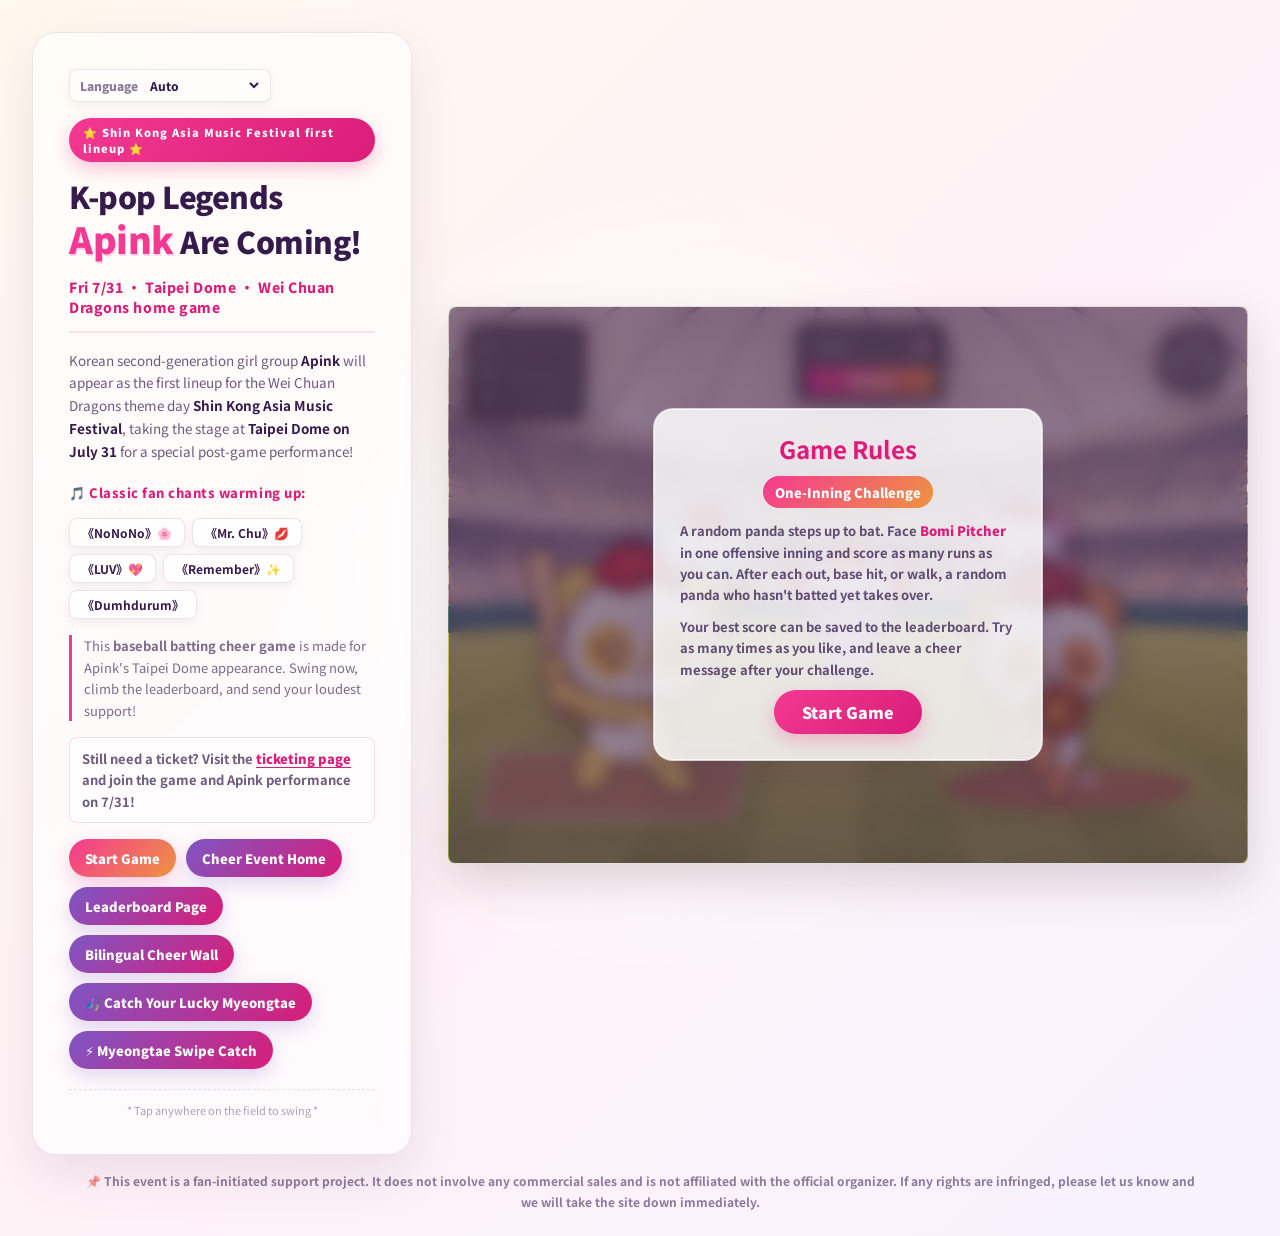
==== baseball.html @ 635378bd "Move baseball game to dedicated page" ====
<!doctype html>
<html lang="zh-Hant">
  <head>
    <meta charset="utf-8" />
    <meta name="viewport" content="width=device-width, initial-scale=1" />
    <title>Apink 台北大巨蛋棒球應援遊戲</title>
    <meta name="description" content="韓流傳奇女團 Apink 登陸臺北大巨蛋！7月31日新光亞洲音樂祭首發演出，參與趣味棒球打擊應援小遊戲，為你的偶像送上最熱烈的加油應援與祝福！" />
    <link rel="preconnect" href="https://fonts.googleapis.com">
    <link rel="preconnect" href="https://fonts.gstatic.com" crossorigin>
    <link href="https://fonts.googleapis.com/css2?family=Noto+Sans+TC:wght@400;700;900&family=Outfit:wght@400;700;900&display=swap" rel="stylesheet">
    <link rel="stylesheet" href="./styles.css?v=20260727-2" />
  </head>
  <body>
    <div class="app-container">

      <!-- Left Column: Campaign Hero / Promo Details -->
      <header class="promo-hero" aria-label="活動宣傳資訊">
        <div class="language-control">
          <label class="language-label" id="languageLabel" for="languageSelect">語言</label>
          <select class="language-select" id="languageSelect" aria-labelledby="languageLabel">
            <option value="auto">自動</option>
            <option value="zh">繁體中文</option>
            <option value="en">English</option>
            <option value="ja">日本語</option>
            <option value="ko">한국어</option>
          </select>
        </div>

        <div class="promo-badge">⭐️ 新光亞洲音樂祭首發卡司 ⭐️</div>
        <h1 class="promo-title">韓流傳奇女團<br><span class="highlight-pink">Apink</span> 確定登場！</h1>
        <div class="promo-date">7/31(五) 臺北大巨蛋 · 味全龍主場</div>

        <p class="promo-desc">
          韓國人氣二代女團 <strong>Apink</strong> 將擔任味全龍年度主題日<strong>「新光亞洲音樂祭」</strong>首發卡司，於 <strong>7月31日（五）</strong>登上臺北大巨蛋，帶來精彩的賽後演出！
        </p>

        <div class="promo-songs-title">🎵 現場經典神曲應援預熱中：</div>
        <ul class="promo-songs-list">
          <li>《NoNoNo》🌸</li>
          <li>《Mr. Chu》💋</li>
          <li>《LUV》💖</li>
          <li>《Remember》✨</li>
          <li>《Dumhdurum》</li>
        </ul>

        <p class="promo-callout">
          這是一場為 Apink 大巨蛋登場所設計的<strong>棒球打擊應援小遊戲</strong>！立即揮棒打擊、挑戰排行榜，為你的 Idol 送出熱烈應援吧！
        </p>

        <p class="promo-ticket">
          尚未購票的朋友，也可以透過<a href="https://tix.wdragons.com/UTK0201_?PRODUCT_ID=P16MXT0T&amp;STARTDATE=2026/07/31" target="_blank" rel="noopener noreferrer">售票網頁</a>購票，7/31 當日進場一起觀看精彩球賽與 Apink 表演！
        </p>

        <div class="promo-actions">
          <a class="promo-link-button promo-link-button--primary" id="promoStartGameButton" href="#game">開始遊戲</a>
          <a class="promo-link-button" id="homePageLink" href="./index.html">應援活動首頁</a>
          <a class="promo-link-button" id="leaderboardPageLink" href="./leaderboard.html">排行榜頁面</a>
          <a class="promo-link-button" id="supportPageLink" href="./support.html">中韓應援牆</a>
          <a class="promo-link-button" id="fishPageLink" href="./fish.html">🎣 釣出幸運明太魚</a>
          <a class="promo-link-button" id="fishSwipePageLink" href="./fish-swipe.html">⚡ 明太魚快手捕獲戰</a>
        </div>

        <div class="promo-footer">
          <span>* 點擊右側棒球場任意區域即可揮棒 *</span>
        </div>
      </header>

      <!-- Right Column: Interactive Game Arena -->
      <main class="game" id="game" aria-label="Apink baseball game">


      <section class="field" id="field" aria-label="play field">
        <div class="hud-row" id="hudRow">
          <!-- BSOP Scoreboard -->
          <div class="bsop" id="bsopBoard" aria-label="Strikes and Balls board">
            <div class="bsop__row">
              <span class="bsop__label">B</span>
              <div class="bsop__dots">
                <span class="bsop__dot bsop__dot--ball"></span>
                <span class="bsop__dot bsop__dot--ball"></span>
                <span class="bsop__dot bsop__dot--ball"></span>
                <span class="bsop__dot bsop__dot--ball"></span>
              </div>
            </div>
            <div class="bsop__row">
              <span class="bsop__label">S</span>
              <div class="bsop__dots">
                <span class="bsop__dot bsop__dot--strike"></span>
                <span class="bsop__dot bsop__dot--strike"></span>
                <span class="bsop__dot bsop__dot--strike"></span>
              </div>
            </div>
            <div class="bsop__row">
              <span class="bsop__label">O</span>
              <div class="bsop__dots">
                <span class="bsop__dot bsop__dot--out"></span>
                <span class="bsop__dot bsop__dot--out"></span>
                <span class="bsop__dot bsop__dot--out"></span>
              </div>
            </div>
          </div>

          <!-- Scorebar between BSOP and base status -->
          <div class="scorebar" id="scorebar" aria-live="polite">
            <div class="metric">
              <span class="metric__label" id="scoreLabel">得分</span>
              <strong id="score">0</strong>
            </div>
            <div class="status" id="status">準備</div>
          </div>

          <!-- Base Running Diagram -->
          <div class="bases" id="basesBoard" aria-label="Base runners status">
            <div class="base-diamond base-diamond--2nd" id="base2"></div>
            <div class="base-diamond base-diamond--3rd" id="base3"></div>
            <div class="base-diamond base-diamond--1st" id="base1"></div>
          </div>
        </div>

        <div class="dome-line dome-line--back"></div>
        <div class="dome-line dome-line--front"></div>
        <div class="base-line"></div>

        <div class="sprite sprite--cheerleader cheerleader-pos--left" data-component="cheerleader-najoo">
          <img id="cheerFrameNajoo" src="./assets/najoo_support_frames/najoo_support_01.webp" alt="Namjoo cheerleader" draggable="false" />
        </div>

        <div class="sprite sprite--cheerleader cheerleader-pos--middle" data-component="cheerleader">
          <img id="cheerFrame" src="./assets/enji_support_happy_frames/enji_support_happy_01.webp" alt="Eunji cheerleader" draggable="false" />
        </div>

        <div class="sprite sprite--cheerleader cheerleader-pos--right" data-component="cheerleader-hayoung">
          <img id="cheerFrameHayoung" src="./assets/hayoung_support_frames/hayoung_support_01.webp" alt="Hayoung cheerleader" draggable="false" />
        </div>

        <div class="sprite sprite--pitcher" data-component="pitcher">
          <div class="pitcher-mound" aria-hidden="true">
            <div class="pitcher-plate"></div>
          </div>
          <img id="pitcherFrame" src="./assets/bomi_throw_frames/bomi_throw_01.webp" alt="Bomi pitcher" draggable="false" />
        </div>

        <div class="sprite sprite--batter" data-component="batter">
          <div class="batter-box-area" aria-hidden="true">
            <div class="batter-box"></div>
            <div class="home-plate"></div>
          </div>
          <img id="batterFrame" src="./assets/chorong_swing_frames/chorong_swing_01.webp" alt="Chorong batter" draggable="false" />
        </div>

        <div class="strike-zone" id="strikeZone" aria-hidden="true"></div>
        <div class="ball" id="ball" data-component="ball" aria-hidden="true"></div>
        <div class="result-pop" id="resultPop" aria-hidden="true"></div>

        <!-- Start Overlay -->
        <div class="start-overlay is-visible" id="startOverlay" aria-live="polite">
          <div class="start-panel">
            <h2 id="startTitle">遊戲規格</h2>
            <div class="start-countdown" id="startCountdown">一局進攻挑戰</div>
            <p class="start-rule" id="startRule1">
              你是 <strong>Eunji 打者</strong>，要在一局進攻局數裡挑戰 <strong>Bomi 投手</strong>，盡可能拿下最高分。
            </p>
            <p class="start-rule" id="startRule2">
              最高分即可記錄在排行榜裡，不限挑戰次數；挑戰完也可以寫應援的話留給大家。
            </p>
            <button class="start-button" id="startButton" type="button">開始遊戲</button>
          </div>
        </div>

        <!-- Game Over Overlay -->
        <div class="game-over-overlay" id="gameOverOverlay" aria-hidden="true">
          <div class="game-over-box">
            <h2 id="gameOverTitle">遊戲結束</h2>
            <p><span id="finalScoreLabel">總得分:</span> <strong id="finalScore">0</strong></p>
            <button class="restart-button" id="restartButton" type="button">重新開始</button>

            <!-- Handle Input Group -->
            <div class="game-over-input-group">
              <input type="text" class="game-over-input" id="leaderboardHandle" placeholder="輸入 IG 或 Threads 帳號" maxlength="28" />
              <button class="submit-score-btn" id="submitScoreButton" type="button">結算成績</button>
            </div>
          </div>
        </div>

        <!-- Leaderboard Overlay -->
        <div class="leaderboard-overlay" id="leaderboardOverlay" aria-hidden="true">
          <div class="leaderboard-box">
            <h2 id="leaderboardTitle">台北大巨蛋 排行榜</h2>

            <div class="leaderboard-my-rank" id="leaderboardMyRank">
              <!-- User's rank generated by JS -->
            </div>

            <!-- Cheer message panel -->
            <div class="cheer-panel" id="cheerPanel">
              <div class="cheer-templates" id="cheerTemplates">
                <button type="button" class="cheer-template-chip">Apink 💖 台北大巨蛋衝呀！</button>
                <button type="button" class="cheer-template-chip">永遠支持 Apink！🐼🌸</button>
                <button type="button" class="cheer-template-chip">普美投球超帥，恩地全壘打！</button>
                <button type="button" class="cheer-template-chip">大巨蛋滿座！Apink 萬歲！</button>
              </div>
              <textarea id="cheerInput" placeholder="留下應援的話...（限200字，支援空白）" maxlength="200"></textarea>
              <button class="cheer-submit-btn" id="cheerSubmitBtn">送出應援</button>
              <p class="cheer-sent-message" id="cheerSentMessage" aria-hidden="true">💖 已收到你的應援，謝謝你！</p>
            </div>

            <button class="restart-button" id="leaderboardCloseButton">繼續挑戰</button>
          </div>
        </div>

        <div class="notice-toast" id="noticeToast" role="status" aria-live="polite" aria-hidden="true">
          <span id="noticeToastText"></span>
        </div>
      </section>

    </main>

    </div>

    <footer class="site-disclaimer" id="siteDisclaimer">
      📌 本活動為粉絲自發性應援，不進行任何商業販售，並與官方主辦單位無關，若有侵犯權益請告知會立即下架關閉。
    </footer>

  <script src="./app.js?v=20260727-1" defer></script>
  </body>
</html>
---- styles.css ----
:root {
  color-scheme: light;
  /* Game tokens (unchanged) */
  --ink: #351b4c;
  --muted: #7e56c4;
  --pink: #f33991;
  --pink-deep: #d91d78;
  --pink-light: #ff96cf;
  --violet: #7e56c4;
  --orange: #ee9440;
  --grass: #7fc875;
  --grass-dark: #3d9f6d;
  --clay: #d68858;
  --blue: #5bc8ff;
  --cream: #fff8f0;
  --sky: #f8fbff;
  --panel: rgba(255, 255, 255, 0.84);
  --shadow: 0 18px 44px rgba(76, 42, 52, 0.18);
}

* {
  box-sizing: border-box;
}

html {
  -webkit-text-size-adjust: 100%;
  min-height: 100%;
  overflow-x: hidden;
  background: var(--cream);
}

body {
  position: relative;
  margin: 0;
  min-height: 100%;
  overflow-x: hidden;
  overflow-y: auto;
  color: var(--ink);
  font-family: "Outfit", "Noto Sans TC", system-ui, -apple-system, sans-serif;
  background:
    radial-gradient(circle at 53% 47%, rgb(255 255 255 / 92%) 0 15%, transparent 42%),
    linear-gradient(135deg, #fff8ee 0%, #fff2f7 50%, #f7f2ff 100%);
}

body::before {
  position: fixed;
  inset: 0;
  z-index: -1;
  background-image: radial-gradient(rgb(100 61 130 / 14%) 0.7px, transparent 0.7px);
  background-size: 11px 11px;
  content: "";
  mask-image: linear-gradient(to bottom, black, transparent 84%);
}

button,
img {
  -webkit-tap-highlight-color: transparent;
}

.game {
  flex: 1;
  display: grid;
  grid-template-rows: 1fr auto;
  padding: 0;
  gap: clamp(8px, 2svh, 18px);
}

.hud-row {
  position: absolute;
  top: 16px;
  left: 16px;
  right: 16px;
  display: flex;
  justify-content: space-between;
  align-items: flex-start;
  z-index: 15;
  pointer-events: none;
}

.scorebar {
  width: auto;
  min-width: 150px;
  display: flex;
  flex-direction: column;
  align-items: stretch;
  gap: 6px;
  padding: 6px 10px;
  background: rgba(30, 20, 24, 0.65);
  backdrop-filter: blur(12px);
  -webkit-backdrop-filter: blur(12px);
  border: 1px solid rgba(255, 255, 255, 0.12);
  border-radius: 12px;
  box-shadow: 0 8px 32px 0 rgba(0, 0, 0, 0.3);
}

.metric {
  height: 30px;
  display: flex;
  align-items: center;
  justify-content: space-between;
  gap: 8px;
  padding: 0 8px;
  border-radius: 6px;
  background: rgba(255, 255, 255, 0.08);
  border: 1px solid rgba(255, 255, 255, 0.15);
}

.metric__label {
  color: rgba(255, 255, 255, 0.6);
  font-size: 12px;
  font-weight: 700;
}

.metric strong {
  min-width: 18px;
  text-align: right;
  font-size: 17px;
  line-height: 1;
  color: #fff;
  text-shadow: 0 0 10px var(--pink);
}

.status {
  width: 100%;
  flex-shrink: 0;
  height: 30px;
  display: flex;
  align-items: center;
  justify-content: center;
  padding: 0 10px;
  border-radius: 6px;
  color: #fff;
  font-weight: 900;
  font-size: 13px;
  letter-spacing: 0;
  background: linear-gradient(90deg, var(--pink), var(--orange));
  overflow: hidden;
  text-overflow: ellipsis;
  white-space: nowrap;
}

.field {
  position: relative;
  width: min(1180px, 100%);
  height: 100%;
  min-height: clamp(300px, 52svh, 430px);
  max-height: 620px;
  justify-self: center;
  align-self: center;
  overflow: hidden;
  border: 1px solid rgba(96, 124, 98, 0.18);
  border-radius: 8px;
  background: url("./bg.webp") no-repeat center center;
  background-size: cover;
  box-shadow: var(--shadow);
  user-select: none;
  touch-action: manipulation;
}

.dome-line {
  display: none;
  position: absolute;
  left: 7%;
  right: 7%;
  height: 42%;
  border: 2px solid rgba(93, 137, 162, 0.16);
  border-bottom: 0;
  border-radius: 999px 999px 0 0;
  pointer-events: none;
}

.dome-line--back {
  top: 10%;
}

.dome-line--front {
  top: 18%;
  left: 14%;
  right: 14%;
  opacity: 0.66;
}

.base-line {
  display: none;
  position: absolute;
  left: -6%;
  right: -6%;
  bottom: 13%;
  height: 18%;
  background:
    linear-gradient(8deg, transparent 47%, rgba(214, 136, 88, 0.62) 48% 52%, transparent 53%),
    linear-gradient(-8deg, transparent 47%, rgba(214, 136, 88, 0.62) 48% 52%, transparent 53%);
  opacity: 0.66;
  pointer-events: none;
}

.sprite {
  position: absolute;
  width: clamp(150px, 25vw, 284px);
  aspect-ratio: 307 / 420;
  display: grid;
  place-items: end center;
  filter: drop-shadow(0 18px 20px rgba(64, 34, 42, 0.14));
  pointer-events: none;
}

.sprite img {
  position: relative;
  z-index: 2;
  width: 100%;
  height: 100%;
  display: block;
  object-fit: contain;
  user-select: none;
}

.pitcher-mound {
  position: absolute;
  bottom: calc(-4% - 20px);
  left: 50%;
  transform: translate(-50%, 0) scaleY(0.35);
  width: 110%;
  height: 38%;
  background: radial-gradient(ellipse at 50% 50%, #c68858 0%, #b27343 72%, transparent 100%);
  border-radius: 50%;
  z-index: 1;
}

.pitcher-plate {
  position: absolute;
  top: 25%;
  left: 50%;
  transform: translate(-50%, -50%);
  width: 26%;
  height: 12%;
  background: #ffffff;
  border-radius: 1px;
  box-shadow: 0 1px 3px rgba(0, 0, 0, 0.2);
}

.batter-box-area {
  position: absolute;
  bottom: -4%;
  left: 45%;
  transform: translate(-50%, 0) skewX(-12deg);
  width: 105%;
  height: 21.33%;
  z-index: 1;
}

.batter-box {
  position: absolute;
  top: 0;
  left: 0;
  width: 100%;
  height: 100%;
  border: 2px solid rgba(255, 255, 255, 0.85);
  background: rgba(198, 136, 88, 0.8);
  border-radius: 3px;
  box-shadow: inset 0 0 8px rgba(0, 0, 0, 0.15);
}

.home-plate {
  position: absolute;
  top: calc(15% + 120px);
  left: 50%;
  transform: translateX(-50%);
  width: 20%;
  height: 70%;
  background: #ffffff;
  clip-path: polygon(0% 50%, 35% 0%, 100% 0%, 100% 100%, 35% 100%);
}

.sprite--cheerleader {
  bottom: 34%; /* Percentage-based for consistent ground positioning */
  width: clamp(90px, 16vw, 150px);
  aspect-ratio: 324 / 543;
  filter: drop-shadow(0 10px 14px rgba(64, 34, 42, 0.12));
  z-index: 2;
}

.cheerleader-pos--left {
  left: 50%;
  transform: translateX(calc(-150% - 12px));
}

.cheerleader-pos--middle {
  left: 50%;
  transform: translate(-50%, 20px);
}

.cheerleader-pos--right {
  left: 50%;
  transform: translateX(calc(50% + 12px));
}

.sprite--pitcher {
  right: clamp(12px, 5.2vw, 76px);
  bottom: calc(clamp(22px, 8vh, 68px) - 20px);
  z-index: 3;
}

.sprite--pitcher img {
  transform: scaleX(-1);
}

.sprite--batter {
  left: clamp(10px, 4.2vw, 58px);
  bottom: clamp(14px, 6.8vh, 56px);
  width: clamp(164px, 27vw, 306px);
  z-index: 3;
}

.sprite--batter img {
  transform: none;
}

@media (min-width: 721px) {
  .sprite--pitcher {
    width: clamp(120px, 20vw, 227px);
  }

  .sprite--batter {
    width: clamp(131px, 21.6vw, 245px);
  }
}

@media (min-width: 1025px) {
  .field {
    min-height: clamp(420px, 62svh, 560px);
    max-height: 680px;
  }
}

.ball {
  --ball-size: clamp(24px, 3.2vw, 40px);
  position: absolute;
  left: 0;
  top: 0;
  width: var(--ball-size);
  height: var(--ball-size);
  border: 2px solid #6e2c32;
  border-radius: 50%;
  background:
    radial-gradient(circle at 34% 30%, #fff 0 20%, #fff8ee 70%, #ead4bd 100%);
  box-shadow: 0 9px 16px rgba(80, 38, 44, 0.16);
  opacity: 0;
  transform: translate3d(-100px, -100px, 0) rotate(0deg);
  pointer-events: none;
  z-index: 4;
}

.ball::before,
.ball::after {
  content: "";
  position: absolute;
  top: 17%;
  bottom: 17%;
  width: 38%;
  border: 2px dashed #df6066;
  border-top: 0;
  border-bottom: 0;
}

.ball::before {
  left: 12%;
  border-right: 0;
  border-radius: 100% 0 0 100%;
}

.ball::after {
  right: 12%;
  border-left: 0;
  border-radius: 0 100% 100% 0;
}

.ball.is-visible {
  opacity: 1;
}

.strike-zone {
  position: absolute;
  border: 2px dashed rgba(255, 255, 255, 0.85);
  border-radius: 10px;
  background: rgba(255, 255, 255, 0.18);
  box-shadow:
    inset 0 0 14px rgba(255, 255, 255, 0.25),
    0 0 0 1px rgba(64, 34, 42, 0.22),
    0 4px 14px rgba(64, 34, 42, 0.16);
  opacity: 0;
  transition: opacity 180ms ease;
  pointer-events: none;
  z-index: 2;
}

.strike-zone.is-visible {
  opacity: 1;
}

.result-pop {
  position: absolute;
  left: clamp(180px, 22vw, 280px);
  top: 31%;
  min-width: 82px;
  height: 42px;
  display: grid;
  place-items: center;
  padding: 0 14px;
  border-radius: 8px;
  color: #fff;
  font-weight: 950;
  background: var(--pink);
  box-shadow: 0 10px 24px rgba(233, 93, 146, 0.3);
  opacity: 0;
  transform: translateY(10px) scale(0.92);
  transition: opacity 160ms ease, transform 160ms ease;
  pointer-events: none;
  z-index: 6;
}

.result-pop.is-visible {
  opacity: 1;
  transform: translateY(0) scale(1);
}

.start-overlay {
  position: absolute;
  inset: 0;
  z-index: 19;
  display: flex;
  align-items: center;
  justify-content: center;
  padding: 24px;
  background: rgb(53 27 76 / 55%);
  backdrop-filter: blur(8px);
  -webkit-backdrop-filter: blur(8px);
  opacity: 0;
  pointer-events: none;
  transition: opacity 0.24s ease;
}

.start-overlay.is-visible {
  opacity: 1;
  pointer-events: auto;
}

.start-panel {
  width: min(390px, 92%);
  padding: 22px 26px 26px;
  color: var(--ink);
  text-align: center;
  background: rgb(255 255 255 / 84%);
  border: 1px solid rgb(53 27 76 / 10%);
  border-radius: 20px;
  box-shadow:
    0 20px 48px rgb(64 35 81 / 16%),
    0 0 0 1px rgb(255 255 255 / 70%) inset;
  transform: scale(0.92);
  transition: transform 0.24s cubic-bezier(0.18, 0.89, 0.32, 1.28);
}

.start-overlay.is-visible .start-panel {
  transform: scale(1);
}

.start-panel h2 {
  margin: 0 0 8px;
  color: var(--pink-deep);
  font-size: 24px;
  text-shadow: 0.03em 0.04em 0 #ffd0e8;
}

.start-countdown {
  min-height: 32px;
  display: inline-grid;
  place-items: center;
  margin: 2px auto 12px;
  padding: 6px 12px;
  color: #fff;
  background: linear-gradient(135deg, var(--pink) 0%, var(--orange) 100%);
  border-radius: 999px;
  font-size: 13px;
  font-weight: 900;
  font-variant-numeric: tabular-nums;
  line-height: 1;
}

.start-rule {
  margin: 0 0 10px;
  color: rgb(53 27 76 / 76%);
  font-size: 13px;
  font-weight: 700;
  line-height: 1.65;
  text-align: left;
}

.start-rule strong {
  color: var(--pink-deep);
  font-weight: 900;
}

.start-button {
  min-width: 148px;
  min-height: 44px;
  border: 0;
  border-radius: 999px;
  padding: 10px 24px;
  color: #fff;
  background: linear-gradient(135deg, var(--pink) 0%, var(--pink-deep) 100%);
  box-shadow: 0 7px 18px rgb(236 45 137 / 28%);
  cursor: pointer;
  font: inherit;
  font-size: 16px;
  font-weight: 900;
  white-space: nowrap;
  transition: transform 0.2s ease, box-shadow 0.2s ease, opacity 0.2s ease;
}

.start-button:hover:not(:disabled) {
  transform: translateY(-2px);
  box-shadow: 0 10px 24px rgb(236 45 137 / 36%);
}

.start-button:disabled {
  cursor: default;
  opacity: 0.72;
}

.notice-toast {
  position: absolute;
  left: 50%;
  top: clamp(86px, 14%, 120px);
  z-index: 40;
  max-width: min(360px, calc(100% - 32px));
  padding: 10px 16px;
  color: #fff;
  background: rgb(53 27 76 / 88%);
  border: 1px solid rgb(255 255 255 / 16%);
  border-radius: 999px;
  box-shadow: 0 14px 30px rgb(53 27 76 / 24%);
  font-size: 14px;
  font-weight: 900;
  line-height: 1.35;
  text-align: center;
  opacity: 0;
  pointer-events: none;
  transform: translate(-50%, -8px) scale(0.96);
  transition: opacity 0.18s ease, transform 0.18s ease;
}

.notice-toast.is-visible {
  opacity: 1;
  transform: translate(-50%, 0) scale(1);
}

.notice-toast--success {
  background: rgb(16 126 89 / 92%);
}

.notice-toast--error {
  background: rgb(217 29 120 / 92%);
}



/* BSOP Scoreboard */
.bsop {
  flex-shrink: 0;
  display: flex;
  flex-direction: column;
  gap: 8px;
  background: rgba(30, 20, 24, 0.65);
  backdrop-filter: blur(12px);
  -webkit-backdrop-filter: blur(12px);
  border: 1px solid rgba(255, 255, 255, 0.12);
  border-radius: 12px;
  padding: 10px 14px;
  box-shadow: 0 8px 32px 0 rgba(0, 0, 0, 0.3);
}

.bsop__row {
  display: flex;
  align-items: center;
  gap: 12px;
}

.bsop__label {
  font-family: inherit;
  font-size: 14px;
  font-weight: 800;
  color: rgba(255, 255, 255, 0.6);
  width: 14px;
  text-align: center;
}

.bsop__dots {
  display: flex;
  gap: 6px;
}

.bsop__dot {
  width: 12px;
  height: 12px;
  border-radius: 50%;
  background: rgba(255, 255, 255, 0.15);
  box-shadow: inset 0 1px 3px rgba(0,0,0,0.5), 0 1px 0 rgba(255,255,255,0.05);
  transition: all 0.2s cubic-bezier(0.18, 0.89, 0.32, 1.28);
}

.bsop__dot--ball.active {
  background: #10b981;
  box-shadow: 0 0 8px #10b981, inset 0 1px 2px rgba(255, 255, 255, 0.6);
}

.bsop__dot--strike.active {
  background: #f59e0b;
  box-shadow: 0 0 8px #f59e0b, inset 0 1px 2px rgba(255, 255, 255, 0.6);
}

.bsop__dot--out.active {
  background: #ef4444;
  box-shadow: 0 0 8px #ef4444, inset 0 1px 2px rgba(255, 255, 255, 0.6);
}

/* Game Over Overlay */
.game-over-overlay {
  position: absolute;
  inset: 0;
  background: rgb(53 27 76 / 55%);
  backdrop-filter: blur(8px);
  -webkit-backdrop-filter: blur(8px);
  display: flex;
  justify-content: center;
  align-items: center;
  opacity: 0;
  pointer-events: none;
  transition: opacity 0.3s ease;
  z-index: 20;
}

.game-over-overlay.is-visible {
  opacity: 1;
  pointer-events: auto;
}

.game-over-box {
  background: rgb(255 255 255 / 82%);
  border: 1px solid rgb(53 27 76 / 10%);
  border-radius: 24px;
  padding: 24px 32px;
  text-align: center;
  box-shadow:
    0 20px 48px rgb(64 35 81 / 16%),
    0 0 0 1px rgb(255 255 255 / 70%) inset;
  color: var(--ink);
  transform: scale(0.9);
  transition: transform 0.3s cubic-bezier(0.175, 0.885, 0.32, 1.275);
}

.game-over-overlay.is-visible .game-over-box {
  transform: scale(1);
}

.game-over-box h2 {
  font-size: 24px;
  margin-bottom: 12px;
  color: var(--pink-deep);
  text-shadow: 0.03em 0.04em 0 #ffd0e8;
}

.game-over-box p {
  font-size: 16px;
  margin-bottom: 8px;
  color: rgb(53 27 76 / 65%);
}

.game-over-box strong {
  color: var(--ink);
  font-size: 20px;
}

.restart-button {
  margin-top: 16px;
  background: linear-gradient(135deg, var(--pink) 0%, var(--pink-deep) 100%);
  border: none;
  color: white;
  padding: 10px 24px;
  font-size: 16px;
  font-weight: bold;
  border-radius: 999px;
  cursor: pointer;
  box-shadow: 0 7px 18px rgb(236 45 137 / 28%);
  transition: all 0.2s ease;
}

.restart-button:hover {
  transform: translateY(-2px);
  box-shadow: 0 10px 24px rgb(236 45 137 / 36%);
}

/* Base Running Board */
.bases {
  position: relative;
  flex-shrink: 0;
  width: 76px;
  height: 76px;
  display: flex;
  justify-content: center;
  align-items: center;
  background: rgba(30, 20, 24, 0.55);
  backdrop-filter: blur(12px);
  -webkit-backdrop-filter: blur(12px);
  border: 1px solid rgba(255, 255, 255, 0.12);
  border-radius: 50%;
  box-shadow: 0 8px 32px 0 rgba(0, 0, 0, 0.3);
}

.base-diamond {
  position: absolute;
  width: 15px;
  height: 15px;
  border: 2px solid rgba(255, 255, 255, 0.35);
  background: rgba(255, 255, 255, 0.05);
  transform: rotate(45deg);
  transition: all 0.3s ease;
}

.base-diamond--2nd {
  top: 12px;
}

.base-diamond--3rd {
  left: 12px;
}

.base-diamond--1st {
  right: 12px;
}

.base-diamond.occupied {
  background: #f59e0b;
  border-color: #f59e0b;
  box-shadow: 0 0 10px #f59e0b, inset 0 1px 2px rgba(255, 255, 255, 0.6);
}

@media (max-width: 720px) {
  .hud-row {
    top: 10px;
    left: 10px;
    right: 10px;
  }

  .bases {
    width: 60px;
    height: 60px;
  }
  .base-diamond {
    width: 12px;
    height: 12px;
    border-width: 1.5px;
  }
  .base-diamond--2nd {
    top: 9px;
  }
  .base-diamond--3rd {
    left: 9px;
  }
  .base-diamond--1st {
    right: 9px;
  }
  .bsop {
    padding: 8px 10px;
    gap: 6px;
  }
  .bsop__dot {
    width: 9px;
    height: 9px;
  }
  .bsop__label {
    font-size: 11px;
    width: 10px;
  }
  .game {
    grid-template-rows: 1fr auto;
    padding-inline: 10px;
    gap: 8px;
  }

  .scorebar {
    min-width: 108px;
    gap: 4px;
    padding: 4px 6px;
    border-radius: 8px;
  }

  .metric {
    height: 26px;
    gap: 3px;
    padding: 0 5px;
  }

  .metric__label {
    font-size: 10px;
  }

  .metric strong {
    min-width: 14px;
    font-size: 13px;
  }

  .status {
    width: 100%;
    flex-shrink: 0;
    height: 26px;
    padding-inline: 6px;
    font-size: 11px;
  }

  .field {
    min-height: clamp(292px, 54svh, 470px);
    border-radius: 8px;
  }

  .sprite {
    width: clamp(136px, 38vw, 178px);
  }

  .sprite--pitcher {
    right: clamp(-8px, 1.6vw, 18px);
    bottom: calc(clamp(38px, 16%, 86px) - 20px);
  }

  .sprite--batter {
    left: clamp(-6px, 1.2vw, 10px);
    bottom: clamp(36px, 14%, 72px);
    width: clamp(142px, 42vw, 184px);
  }

  .ball {
    --ball-size: clamp(24px, 7vw, 32px);
  }

  .result-pop {
    left: clamp(112px, 33vw, 180px);
    top: 34%;
    height: 36px;
    min-width: 74px;
    font-size: 14px;
  }



  .home-plate {
    top: calc(15% + 75px);
  }
}

@media (max-width: 430px) {
  .game {
    grid-template-rows: 1fr auto;
    padding-inline: 8px;
  }

  .field {
    min-height: clamp(280px, 52svh, 430px);
  }

  .sprite {
    width: clamp(128px, 40vw, 160px);
  }

  .sprite--batter {
    left: clamp(-2px, 1.6vw, 6px);
    width: clamp(136px, 43vw, 168px);
  }



  .home-plate {
    top: calc(15% + 65px);
  }
}

@media (max-height: 620px) {
  .game {
    grid-template-rows: 1fr auto;
    padding-block: max(8px, env(safe-area-inset-top)) max(8px, env(safe-area-inset-bottom));
  }

  .field {
    min-height: 250px;
  }

  .sprite {
    width: clamp(118px, 32vw, 148px);
  }

  .sprite--batter {
    width: clamp(126px, 34vw, 158px);
  }


}

@media (orientation: portrait) {
  .sprite {
    width: clamp(72px, 22.4vw, 109px);
  }

  .sprite--pitcher {
    right: clamp(-6px, 1.2vw, 12px);
    bottom: calc(clamp(34px, 14%, 80px) - 20px);
  }

  .sprite--batter {
    left: clamp(-4px, 1.2vw, 8px);
    width: clamp(78px, 24.8vw, 117px);
    bottom: clamp(32px, 12%, 66px);
  }

  .result-pop {
    left: clamp(86px, 25vw, 130px);
  }

  .home-plate {
    top: calc(15% + 60px);
  }

  .sprite--cheerleader {
    width: clamp(66px, 19vw, 98px);
    bottom: 34%; /* Raised higher on mobile */
  }
}

/* Leaderboard Overlay */
.leaderboard-overlay {
  position: absolute;
  inset: 0;
  background: rgb(53 27 76 / 55%);
  backdrop-filter: blur(10px);
  -webkit-backdrop-filter: blur(10px);
  display: flex;
  justify-content: center;
  align-items: center;
  opacity: 0;
  pointer-events: none;
  transition: opacity 0.3s ease;
  z-index: 25;
}

.leaderboard-overlay.is-visible {
  opacity: 1;
  pointer-events: auto;
}

.leaderboard-box {
  width: min(420px, 92%);
  background: rgb(255 255 255 / 82%);
  border: 1px solid rgb(53 27 76 / 10%);
  border-radius: 20px;
  padding: 20px 24px;
  text-align: center;
  box-shadow:
    0 20px 48px rgb(64 35 81 / 14%),
    0 0 0 1px rgb(255 255 255 / 70%) inset;
  color: var(--ink);
  transform: scale(0.9);
  transition: transform 0.3s cubic-bezier(0.175, 0.885, 0.32, 1.275);
  display: flex;
  flex-direction: column;
  gap: 14px;
}

.leaderboard-overlay.is-visible .leaderboard-box {
  transform: scale(1);
}

.leaderboard-box h2 {
  font-size: 22px;
  color: var(--pink-deep);
  text-shadow: 0.02em 0.03em 0 #ffd0e8;
  margin: 0;
}

.leaderboard-my-rank {
  display: flex;
  justify-content: space-around;
  align-items: center;
  font-size: 14px;
  font-weight: 800;
  color: var(--pink-deep);
  background: rgb(243 57 145 / 8%);
  padding: 8px;
  border-radius: 6px;
  border: 1px dashed rgb(243 57 145 / 25%);
}


.cheer-panel {
  display: flex;
  flex-direction: column;
  gap: 8px;
}

.cheer-templates {
  display: grid;
  grid-template-columns: 1fr 1fr;
  gap: 6px;
  margin-bottom: 2px;
}

.cheer-template-chip {
  background: rgb(255 255 255 / 60%);
  border: 1px solid rgb(53 27 76 / 10%);
  color: rgb(53 27 76 / 75%);
  border-radius: 6px;
  padding: 6px;
  font-size: 11px;
  font-family: inherit;
  cursor: pointer;
  white-space: nowrap;
  overflow: hidden;
  text-overflow: ellipsis;
  text-align: center;
  transition: all 0.2s ease;
  box-shadow: 0 2px 6px rgb(53 27 76 / 6%);
}

.cheer-template-chip:hover {
  background: rgb(243 57 145 / 10%);
  border-color: rgb(243 57 145 / 35%);
  color: var(--pink-deep);
}

#cheerInput {
  background: rgb(255 255 255 / 55%);
  border: 1px solid rgb(53 27 76 / 12%);
  border-radius: 8px;
  padding: 8px 12px;
  color: var(--ink);
  font: inherit;
  font-size: 13px;
  resize: none;
  height: 64px;
}

#cheerInput:focus {
  outline: none;
  border-color: var(--pink);
  box-shadow: 0 0 8px rgb(243 57 145 / 18%);
}

.cheer-submit-btn {
  background: rgb(255 255 255 / 60%);
  border: 1px solid rgb(53 27 76 / 12%);
  color: var(--ink);
  border-radius: 6px;
  padding: 6px 12px;
  font-size: 13px;
  font-weight: bold;
  cursor: pointer;
  transition: all 0.2s ease;
  box-shadow: 0 4px 10px rgb(64 35 81 / 7%);
}

.cheer-submit-btn:hover {
  background: rgb(243 57 145 / 10%);
  border-color: rgb(243 57 145 / 30%);
  color: var(--pink-deep);
}

.cheer-sent-message {
  display: none;
  margin: 0;
  padding: 10px 12px;
  text-align: center;
  font-size: 13px;
  font-weight: bold;
  color: var(--pink-deep);
  background: rgb(255 255 255 / 55%);
  border: 1px solid rgb(243 57 145 / 20%);
  border-radius: 8px;
}

.cheer-panel.is-sent .cheer-templates,
.cheer-panel.is-sent #cheerInput,
.cheer-panel.is-sent .cheer-submit-btn {
  display: none;
}

.cheer-panel.is-sent .cheer-sent-message {
  display: block;
}

/* Input elements in Game Over modal */
.game-over-input-group {
  display: flex;
  flex-direction: column;
  gap: 8px;
  margin-top: 16px;
}

.game-over-input {
  background: rgb(255 255 255 / 55%);
  border: 1px solid rgb(53 27 76 / 12%);
  border-radius: 8px;
  padding: 10px 14px;
  color: var(--ink);
  font: inherit;
  font-size: 14px;
  text-align: center;
}

.game-over-input:focus {
  outline: none;
  border-color: var(--pink);
  box-shadow: 0 0 8px rgb(243 57 145 / 18%);
}

.submit-score-btn {
  background: linear-gradient(135deg, #e95d92 0%, #d23a74 100%);
  border: none;
  color: white;
  padding: 10px 24px;
  font-size: 15px;
  font-weight: bold;
  border-radius: 8px;
  cursor: pointer;
  box-shadow: 0 4px 15px rgba(233, 93, 146, 0.3);
  transition: all 0.2s ease;
}

.submit-score-btn:hover {
  transform: translateY(-2px);
  box-shadow: 0 6px 20px rgba(233, 93, 146, 0.4);
}

/* App Container layout */
.app-container {
  position: relative;
  display: flex;
  flex-direction: row;
  min-height: 100vh;
  width: 100%;
  max-width: 1440px;
  margin: 0 auto;
  padding: 32px;
  gap: 36px;
  align-items: center;
  justify-content: center;
  box-sizing: border-box;
}

/* Page glow orbs (matches reference site) */
.app-container::before,
.app-container::after {
  position: fixed;
  z-index: -2;
  width: min(42rem, 100vw);
  aspect-ratio: 1;
  border-radius: 50%;
  filter: blur(70px);
  opacity: 0.25;
  pointer-events: none;
  content: "";
}

.app-container::before {
  top: -18rem;
  left: 0;
  background: #ff5fac;
}

.app-container::after {
  right: 0;
  bottom: -21rem;
  background: #70ccff;
}

.site-disclaimer {
  width: min(1120px, calc(100% - 32px));
  margin: -16px auto 24px;
  color: rgb(53 27 76 / 56%);
  font-size: 12px;
  font-weight: 700;
  line-height: 1.7;
  text-align: center;
}

.language-control {
  align-self: flex-start;
  display: inline-flex;
  align-items: center;
  gap: 8px;
  padding: 6px 8px 6px 10px;
  background: rgb(255 255 255 / 68%);
  border: 1px solid rgb(53 27 76 / 10%);
  border-radius: 8px;
  box-shadow: 0 4px 10px rgb(64 35 81 / 6%);
}

.language-label {
  color: rgb(53 27 76 / 58%);
  font-size: 12px;
  font-weight: 900;
}

.language-select {
  min-width: 116px;
  border: 0;
  color: var(--ink);
  background: transparent;
  font: inherit;
  font-size: 12px;
  font-weight: 800;
  cursor: pointer;
}

.language-select:focus {
  outline: 2px solid rgb(243 57 145 / 32%);
  outline-offset: 2px;
}

.leaderboard-page {
  min-height: 100vh;
}

.leaderboard-page-shell {
  width: min(920px, calc(100% - 32px));
  margin: 0 auto;
  padding: 40px 0 18px;
}

.leaderboard-start-button {
  position: fixed;
  left: 18px;
  top: 50%;
  z-index: 30;
  display: inline-flex;
  align-items: center;
  justify-content: center;
  min-width: 110px;
  min-height: 44px;
  padding: 10px 18px;
  color: #fff;
  background: linear-gradient(135deg, var(--pink) 0%, var(--pink-deep) 100%);
  border-radius: 999px;
  box-shadow: 0 12px 28px rgb(236 45 137 / 30%);
  font-size: 15px;
  font-weight: 900;
  text-align: center;
  text-decoration: none;
  transform: translateY(-50%);
  transition: transform 0.2s ease, box-shadow 0.2s ease;
}

.leaderboard-start-button:hover {
  transform: translateY(calc(-50% - 2px));
  box-shadow: 0 16px 34px rgb(236 45 137 / 36%);
}

.leaderboard-page-header {
  display: grid;
  gap: 14px;
  align-items: start;
  margin-bottom: 18px;
}

.leaderboard-back-link {
  justify-self: start;
  display: inline-flex;
  align-items: center;
  min-height: 36px;
  padding: 7px 14px;
  color: #fff;
  background: linear-gradient(135deg, var(--pink) 0%, var(--pink-deep) 100%);
  border-radius: 999px;
  box-shadow: 0 7px 18px rgb(236 45 137 / 24%);
  font-size: 13px;
  font-weight: 900;
  text-decoration: none;
}

.leaderboard-page-kicker {
  color: var(--pink-deep);
  font-size: 13px;
  font-weight: 900;
  letter-spacing: 0.04em;
}

.leaderboard-page-header h1 {
  margin: 0;
  color: var(--ink);
  font-size: clamp(32px, 6vw, 56px);
  font-weight: 950;
  line-height: 1;
  text-shadow: 0.04em 0.055em 0 #ffd0e8;
}

.leaderboard-page-header p {
  max-width: 620px;
  margin: 0;
  color: rgb(53 27 76 / 68%);
  font-size: 15px;
  font-weight: 700;
  line-height: 1.7;
}

.leaderboard-page-meta {
  display: flex;
  flex-wrap: wrap;
  gap: 8px;
}

.leaderboard-page-meta span {
  padding: 6px 10px;
  color: rgb(53 27 76 / 72%);
  background: rgb(255 255 255 / 64%);
  border: 1px solid rgb(53 27 76 / 9%);
  border-radius: 8px;
  font-size: 12px;
  font-weight: 800;
}

.leaderboard-page-table-wrap {
  overflow: hidden;
  background: rgb(255 255 255 / 74%);
  border: 1px solid rgb(53 27 76 / 10%);
  border-radius: 16px;
  box-shadow:
    0 20px 50px rgb(64 35 81 / 10%),
    0 0 0 1px rgb(255 255 255 / 60%) inset;
}

.leaderboard-page-table {
  width: 100%;
  border-collapse: collapse;
  font-size: 15px;
}

.leaderboard-page-table th,
.leaderboard-page-table td {
  padding: 14px 16px;
  text-align: center;
  border-bottom: 1px solid rgb(53 27 76 / 8%);
}

.leaderboard-page-table th {
  color: rgb(53 27 76 / 52%);
  background: rgb(243 57 145 / 7%);
  font-size: 13px;
  font-weight: 900;
}

.leaderboard-page-table td {
  color: var(--ink);
  font-weight: 800;
}

.leaderboard-page-table tr:last-child td {
  border-bottom: 0;
}

.leaderboard-page-table tr.top-rank-1 td { color: #d97706; }
.leaderboard-page-table tr.top-rank-2 td { color: var(--violet); }
.leaderboard-page-table tr.top-rank-3 td { color: #b45309; }

.leaderboard-page-table tr.is-me td {
  background: rgb(243 57 145 / 10%);
  box-shadow: inset 3px 0 0 var(--pink);
}

.leaderboard-page-my-rank {
  display: flex;
  justify-content: space-around;
  align-items: center;
  gap: 8px;
  margin-top: 14px;
  padding: 14px 16px;
  font-size: 15px;
  font-weight: 800;
  color: var(--pink-deep);
  background: rgb(243 57 145 / 8%);
  border: 1px dashed rgb(243 57 145 / 30%);
  border-radius: 16px;
  box-shadow: 0 10px 30px rgb(64 35 81 / 8%);
}

.leaderboard-page-my-rank[hidden] {
  display: none;
}

@media (max-width: 560px) {
  .leaderboard-page-shell {
    padding-bottom: 78px;
  }

  .leaderboard-start-button {
    left: 50%;
    top: auto;
    bottom: 16px;
    min-width: min(220px, calc(100% - 32px));
    transform: translateX(-50%);
  }

  .leaderboard-start-button:hover {
    transform: translate(-50%, -2px);
  }

}

/* Promo Hero Column */
.promo-hero {
  flex: 0 0 380px;
  display: flex;
  flex-direction: column;
  justify-content: center;
  gap: 16px;
  background: rgb(255 255 255 / 58%);
  border: 1px solid rgb(53 27 76 / 10%);
  border-radius: 24px;
  padding: 36px;
  backdrop-filter: blur(14px);
  -webkit-backdrop-filter: blur(14px);
  box-shadow:
    0 20px 50px rgb(64 35 81 / 10%),
    0 0 0 1px rgb(255 255 255 / 60%) inset;
  color: var(--ink);
  animation: fadeIn 0.8s ease-out;
}

.promo-badge {
  align-self: flex-start;
  background: linear-gradient(135deg, var(--pink) 0%, var(--pink-deep) 100%);
  color: #fff;
  font-size: 11px;
  font-weight: 900;
  padding: 6px 14px;
  border-radius: 999px;
  letter-spacing: 1px;
  box-shadow: 0 7px 18px rgb(236 45 137 / 28%);
}

.promo-title {
  font-size: 30px;
  font-weight: 900;
  line-height: 1.25;
  margin: 0;
  letter-spacing: -0.5px;
  color: var(--ink);
}

.highlight-pink {
  color: var(--pink);
  text-shadow: 0.04em 0.055em 0 #ffd0e8;
  font-size: 36px;
}

.promo-date {
  font-size: 14px;
  font-weight: 800;
  color: var(--pink-deep);
  border-bottom: 2px solid rgb(243 57 145 / 15%);
  padding-bottom: 14px;
  letter-spacing: 0.04em;
}

.promo-desc {
  font-size: 13.5px;
  line-height: 1.7;
  color: rgb(53 27 76 / 72%);
  margin: 0;
}

.promo-desc strong {
  color: var(--ink);
}

.promo-songs-title {
  font-size: 13px;
  font-weight: 800;
  color: var(--pink-deep);
  margin-top: 4px;
  letter-spacing: 0.04em;
}

.promo-songs-list {
  display: flex;
  flex-wrap: wrap;
  gap: 7px;
  list-style: none;
  padding: 0;
  margin: 0;
}

.promo-songs-list li {
  background: rgb(255 255 255 / 66%);
  border: 1px solid rgb(53 27 76 / 11%);
  padding: 5px 12px;
  border-radius: 8px;
  font-size: 12px;
  font-weight: 700;
  color: var(--ink);
  box-shadow: 0 4px 10px rgb(64 35 81 / 7%);
}

.promo-callout {
  font-size: 13px;
  line-height: 1.65;
  color: rgb(53 27 76 / 65%);
  border-left: 3px solid var(--pink);
  padding-left: 12px;
  margin: 0;
}

.promo-ticket {
  margin: 0;
  padding: 10px 12px;
  color: rgb(53 27 76 / 72%);
  background: rgb(255 255 255 / 58%);
  border: 1px solid rgb(243 57 145 / 18%);
  border-radius: 8px;
  font-size: 13px;
  font-weight: 700;
  line-height: 1.65;
}

.promo-ticket a {
  color: var(--pink-deep);
  font-weight: 900;
  text-decoration: underline;
  text-underline-offset: 3px;
}

.promo-actions {
  align-self: flex-start;
  display: flex;
  flex-wrap: wrap;
  gap: 10px;
}

.promo-link-button {
  align-self: flex-start;
  display: inline-flex;
  align-items: center;
  justify-content: center;
  min-height: 38px;
  padding: 8px 16px;
  color: #fff;
  background: linear-gradient(135deg, var(--violet) 0%, var(--pink-deep) 100%);
  border-radius: 999px;
  box-shadow: 0 7px 18px rgb(126 86 196 / 22%);
  font-size: 13px;
  font-weight: 900;
  text-decoration: none;
  transition: transform 0.2s ease, box-shadow 0.2s ease;
}

.promo-link-button--primary {
  background: linear-gradient(135deg, var(--pink) 0%, var(--orange) 100%);
  box-shadow: 0 7px 18px rgb(243 57 145 / 24%);
}

.promo-link-button:hover {
  transform: translateY(-2px);
  box-shadow: 0 10px 24px rgb(126 86 196 / 30%);
}

.promo-link-button--primary:hover {
  box-shadow: 0 10px 24px rgb(243 57 145 / 32%);
}

.promo-footer {
  font-size: 11px;
  color: rgb(53 27 76 / 40%);
  text-align: center;
  border-top: 1px dashed rgb(53 27 76 / 12%);
  padding-top: 12px;
  margin-top: 4px;
}

@keyframes fadeIn {
  from { opacity: 0; transform: translateY(10px); }
  to { opacity: 1; transform: translateY(0); }
}

/* Responsive adjustments */
@media (max-width: 1024px) {
  .app-container {
    flex-direction: column;
    padding: 16px;
    gap: 20px;
    align-items: stretch;
  }

  .promo-hero {
    flex: none;
    width: 100%;
    padding: 24px;
    box-sizing: border-box;
  }

  .promo-title {
    font-size: 26px;
  }

  .highlight-pink {
    font-size: 30px;
  }
}

/* ========== 釣魚頁 fish.html ========== */
.fish-page {
  min-height: 100vh;
}

.fish-shell {
  width: min(760px, calc(100% - 32px));
  margin: 0 auto;
  padding: 40px 0 18px;
}

.fish-header {
  display: grid;
  gap: 14px;
  align-items: start;
  margin-bottom: 18px;
}

.fish-header h1 {
  margin: 0;
  color: var(--pink-deep);
  font-size: clamp(26px, 5vw, 38px);
  text-shadow: 0.03em 0.04em 0 #ffd0e8;
}

.fish-header p {
  margin: 0;
  color: rgb(53 27 76 / 76%);
  font-size: 14px;
  font-weight: 700;
  line-height: 1.7;
}

.fish-game-wrap {
  padding: 14px;
  background: var(--panel);
  border: 1px solid rgb(53 27 76 / 8%);
  border-radius: 22px;
  box-shadow: var(--shadow);
}

.fish-hud {
  display: flex;
  flex-wrap: wrap;
  gap: 10px;
  align-items: center;
  margin-bottom: 12px;
}

.fish-hud-item {
  display: inline-flex;
  align-items: baseline;
  gap: 6px;
  padding: 7px 14px;
  background: #fff;
  border: 1px solid rgb(53 27 76 / 10%);
  border-radius: 999px;
  font-size: 13px;
  font-weight: 900;
  color: rgb(53 27 76 / 70%);
}

.fish-hud-item strong {
  color: var(--pink-deep);
  font-size: 18px;
  font-variant-numeric: tabular-nums;
}

.fish-hud-timer.is-urgent strong {
  color: #e02b2b;
  animation: fishUrgentPulse 1s infinite;
}

@keyframes fishUrgentPulse {
  50% { opacity: 0.45; }
}

.fish-dex {
  display: inline-flex;
  gap: 6px;
  margin-left: auto;
  padding: 6px 10px;
  background: #fff;
  border: 1px solid rgb(53 27 76 / 10%);
  border-radius: 999px;
}

.fish-dex-slot {
  width: 40px;
  height: auto;
  filter: grayscale(1) opacity(0.35);
  transition: filter 0.3s ease, transform 0.3s ease;
}

.fish-dex-slot.is-caught {
  filter: none;
  transform: scale(1.08);
}

.fish-sea {
  position: relative;
  width: 100%;
  aspect-ratio: 4 / 3;
  min-height: clamp(560px, 82vh, 720px);
  max-height: 760px;
  overflow: hidden;
  border-radius: 18px;
  background: linear-gradient(180deg, #ffe9f4 0%, #ffd7ec 30%, #ffc9e3 45%, #7fc3ef 45%, #4f9fd9 78%, #3c7fc0 100%);
  cursor: pointer;
  user-select: none;
  -webkit-user-select: none;
  touch-action: manipulation;
}

.fish-clouds {
  position: absolute;
  inset: 0 0 55%;
  background:
    radial-gradient(38px 20px at 22% 55%, #fff 60%, transparent 62%),
    radial-gradient(52px 24px at 30% 46%, #fff 60%, transparent 62%),
    radial-gradient(34px 18px at 74% 33%, #fffdfd 60%, transparent 62%),
    radial-gradient(48px 22px at 82% 42%, #fff 60%, transparent 62%);
  opacity: 0.9;
  animation: fishCloudDrift 26s linear infinite alternate;
}

@keyframes fishCloudDrift {
  to { transform: translateX(-26px); }
}

.fish-water {
  position: absolute;
  inset: 45% 0 0;
  overflow: hidden;
}

.fish-wave {
  position: absolute;
  left: -60px;
  right: -60px;
  height: 26px;
  background: radial-gradient(24px 14px at 12px 0, rgb(255 255 255 / 35%) 60%, transparent 62%);
  background-size: 48px 26px;
  background-repeat: repeat-x;
}

.fish-wave--back {
  top: 8px;
  opacity: 0.5;
  animation: fishWaveMove 7s linear infinite;
}

.fish-wave--front {
  top: 26px;
  animation: fishWaveMove 5s linear infinite reverse;
}

@keyframes fishWaveMove {
  to { transform: translateX(48px); }
}

.fish-silhouette {
  position: absolute;
  width: 84px;
  height: auto;
  filter: brightness(0) opacity(0.22);
  animation: fishSwim 11s linear infinite;
}

.fish-silhouette--1 { top: 34%; animation-delay: 0s; }
.fish-silhouette--2 { top: 58%; width: 66px; animation-delay: -4s; animation-duration: 14s; }
.fish-silhouette--3 { top: 76%; width: 74px; animation-delay: -8s; animation-duration: 9s; }

@keyframes fishSwim {
  0% { transform: translateX(-120px) scaleX(-1); }
  49.9% { transform: translateX(760px) scaleX(-1); }
  50% { transform: translateX(760px) scaleX(1); }
  100% { transform: translateX(-120px) scaleX(1); }
}

.fish-angler {
  position: absolute;
  z-index: 4;
  top: auto;
  bottom: calc(55% - 60px);
  left: 50%;
  width: clamp(280px, 58%, 430px);
  height: auto;
  max-height: calc(45% + 60px);
  object-fit: contain;
  transform: translateX(-50%);
  transform-origin: 50% 66%;
  pointer-events: none;
  filter: drop-shadow(0 12px 14px rgb(53 27 76 / 18%));
}

.fish-angler-badge {
  position: absolute;
  z-index: 9;
  top: 12px;
  left: 12px;
  max-width: calc(100% - 24px);
  padding: 7px 12px;
  color: #fff;
  background: rgb(53 27 76 / 78%);
  border: 1px solid rgb(255 255 255 / 35%);
  border-radius: 999px;
  box-shadow: 0 5px 14px rgb(53 27 76 / 16%);
  font-size: 12px;
  font-weight: 900;
  line-height: 1.35;
  pointer-events: none;
}

/* 開始畫面先隱藏釣手，避免預設圖片載入後再切換造成閃爍。 */
.fish-sea.is-ready .fish-angler,
.fish-sea.is-ready .fish-angler-badge {
  visibility: hidden;
  animation: none;
}

.fish-line {
  display: none;
  position: absolute;
  top: 26%;
  left: 50%;
  width: 2px;
  height: 0;
  background: rgb(255 255 255 / 85%);
  transition: height 0.35s ease;
}

.fish-line.is-cast {
  height: 27%;
}

.fish-bobber {
  display: none;
  position: absolute;
  top: 50%;
  left: 50%;
  width: 26px;
  height: 26px;
  margin-left: -12px;
  border-radius: 50%;
  background: linear-gradient(180deg, #ff4b6e 0 48%, #fff 48%);
  border: 2px solid rgb(53 27 76 / 35%);
  opacity: 0;
  transition: opacity 0.25s ease, transform 0.25s ease;
}

.fish-bobber.is-cast {
  opacity: 1;
  animation: fishBobberFloat 1.6s ease-in-out infinite;
}

.fish-bobber.is-bite {
  animation: fishBobberBite 0.4s ease-in-out infinite;
}

@keyframes fishBobberFloat {
  0%, 100% { transform: translateY(0); }
  50% { transform: translateY(5px); }
}

@keyframes fishBobberBite {
  0%, 100% { transform: translateY(10px); }
  50% { transform: translateY(16px) rotate(-8deg); }
}

.fish-exclaim {
  position: absolute;
  z-index: 7;
  top: 34%;
  left: 50%;
  transform: translateX(-50%) scale(0);
  color: #ffe14b;
  font-size: 56px;
  font-weight: 900;
  text-shadow: 0 3px 0 rgb(53 27 76 / 45%), 0 0 18px rgb(255 225 75 / 65%);
  transition: transform 0.12s ease;
  pointer-events: none;
}

.fish-exclaim.is-visible {
  transform: translateX(-50%) scale(1);
  animation: fishExclaimShake 0.35s ease-in-out infinite;
}

@keyframes fishExclaimShake {
  0%, 100% { transform: translateX(-50%) scale(1) rotate(-6deg); }
  50% { transform: translateX(-50%) scale(1.12) rotate(6deg); }
}

.fish-catch-fly {
  position: absolute;
  z-index: 6;
  top: 52%;
  left: 50%;
  width: 96px;
  height: auto;
  opacity: 0;
  pointer-events: none;
}

.fish-catch-fly.is-flying {
  animation: fishFlyUp 0.9s ease-out forwards;
}

@keyframes fishFlyUp {
  0% { opacity: 1; transform: translate(-50%, 0) rotate(0); }
  60% { opacity: 1; transform: translate(-50%, -150px) rotate(-14deg); }
  100% { opacity: 0; transform: translate(-50%, -190px) rotate(-20deg) scale(0.9); }
}

.fish-jump {
  position: absolute;
  top: 46%;
  left: 40%;
  z-index: 6;
  width: 92px;
  height: auto;
  opacity: 0;
  transform: translateY(60px) scaleX(-1);
  pointer-events: none;
  filter: drop-shadow(0 10px 12px rgb(53 27 76 / 28%));
  cursor: pointer;
}

.fish-jump.is-jumping {
  pointer-events: auto;
  animation: fishJumpArc 1.5s ease-in-out;
}

@keyframes fishJumpArc {
  0% { opacity: 0; transform: translateY(70px) rotate(12deg) scaleX(-1); }
  18% { opacity: 1; transform: translateY(-30px) rotate(-14deg) scaleX(-1); }
  50% { opacity: 1; transform: translateY(-96px) rotate(0deg) scaleX(-1); }
  82% { opacity: 1; transform: translateY(-30px) rotate(16deg) scaleX(-1); }
  100% { opacity: 0; transform: translateY(70px) rotate(24deg) scaleX(-1); }
}

.fish-pop {
  position: absolute;
  top: 30%;
  left: 50%;
  transform: translateX(-50%) scale(0.6);
  padding: 8px 18px;
  color: #fff;
  background: linear-gradient(135deg, var(--pink) 0%, var(--pink-deep) 100%);
  border-radius: 999px;
  font-size: 18px;
  font-weight: 900;
  white-space: nowrap;
  opacity: 0;
  pointer-events: none;
  transition: opacity 0.15s ease, transform 0.15s ease;
  z-index: 10;
}

.fish-pop.is-visible {
  opacity: 1;
  transform: translateX(-50%) scale(1);
}

.fish-status {
  position: absolute;
  bottom: 12px;
  left: 50%;
  transform: translateX(-50%);
  padding: 8px 16px;
  color: #fff;
  background: rgb(53 27 76 / 62%);
  border-radius: 999px;
  font-size: 14px;
  font-weight: 900;
  white-space: nowrap;
  pointer-events: none;
  z-index: 10;
}

.fish-catch-card {
  position: absolute;
  top: 44%;
  left: 50%;
  z-index: 8;
  display: grid;
  place-items: center;
  gap: 4px;
  padding: 14px 22px 12px;
  background: rgb(255 255 255 / 94%);
  border: 2px solid var(--pink-light);
  border-radius: 18px;
  box-shadow: 0 16px 36px rgb(64 35 81 / 22%);
  transform: translate(-50%, -50%) scale(0);
  transition: transform 0.22s cubic-bezier(0.18, 0.89, 0.32, 1.4);
  pointer-events: none;
}

.fish-catch-card.is-visible {
  transform: translate(-50%, -50%) scale(1);
}

.fish-catch-card img {
  width: 120px;
  height: auto;
}

.fish-catch-card-name {
  color: var(--ink);
  font-size: 15px;
  font-weight: 900;
}

.fish-catch-card-plus {
  color: var(--pink-deep);
  font-size: 18px;
  font-weight: 900;
}

/* 結束畫面 */
.fish-end-overlay {
  position: absolute;
  inset: 0;
  z-index: 20;
  display: flex;
  align-items: safe center;
  justify-content: center;
  padding: 16px;
  overflow-y: auto;
  background: rgb(53 27 76 / 55%);
  backdrop-filter: blur(8px);
  -webkit-backdrop-filter: blur(8px);
  opacity: 0;
  pointer-events: none;
  transition: opacity 0.24s ease;
}

.fish-end-overlay.is-visible {
  opacity: 1;
  pointer-events: auto;
}

.fish-end-panel {
  width: min(400px, 100%);
  padding: 20px 22px 22px;
  color: var(--ink);
  text-align: center;
  background: rgb(255 255 255 / 92%);
  border: 1px solid rgb(53 27 76 / 10%);
  border-radius: 20px;
  box-shadow: 0 20px 48px rgb(64 35 81 / 16%);
}

.fish-end-panel h2 {
  margin: 0 0 6px;
  color: var(--pink-deep);
  font-size: 24px;
  text-shadow: 0.03em 0.04em 0 #ffd0e8;
}

.fish-end-count {
  margin: 0 0 10px;
  font-size: 15px;
  font-weight: 900;
}

.fish-end-dex {
  display: flex;
  gap: 8px;
  justify-content: center;
  margin-bottom: 12px;
}

.fish-end-dex .fish-dex-slot {
  width: 52px;
}

.fish-lucky {
  margin: 0 0 12px;
  padding: 14px 12px;
  background: linear-gradient(160deg, #fff3f9 0%, #ffe6f2 100%);
  border: 2px dashed var(--pink-light);
  border-radius: 16px;
}

.fish-lucky-title {
  color: var(--pink-deep);
  font-size: 14px;
  font-weight: 900;
  margin-bottom: 6px;
}

.fish-lucky-img {
  width: 150px;
  height: auto;
  animation: fishLuckyWiggle 2.4s ease-in-out infinite;
}

@keyframes fishLuckyWiggle {
  0%, 100% { transform: rotate(-3deg); }
  50% { transform: rotate(3deg) translateY(-4px); }
}

.fish-lucky-name {
  color: var(--ink);
  font-size: 16px;
  font-weight: 900;
}

.fish-lucky-blessing {
  margin: 6px 0 0;
  color: rgb(53 27 76 / 80%);
  font-size: 13px;
  font-weight: 700;
  line-height: 1.7;
}

.fish-end-bonus {
  margin: 0 0 12px;
  padding: 10px 12px;
  color: #9a3d00;
  background: linear-gradient(135deg, #fff4d6 0%, #ffe9b3 100%);
  border-radius: 12px;
  font-size: 13px;
  font-weight: 900;
  line-height: 1.6;
}

.fish-cheer-group {
  display: flex;
  gap: 8px;
  margin-top: 8px;
}

.fish-cheer-group .game-over-input {
  flex: 1;
}

#fishCheerTemplates .cheer-template-chip {
  width: 100%;
  min-width: 0;
  min-height: 48px;
  overflow: hidden;
  overflow-wrap: anywhere;
  line-height: 1.4;
  text-overflow: clip;
  white-space: normal;
}

.fish-end-actions {
  display: flex;
  gap: 10px;
  align-items: center;
  justify-content: center;
  margin-top: 14px;
}

.fish-leaderboard-link {
  display: inline-flex;
  align-items: center;
  min-height: 40px;
  padding: 8px 18px;
  color: #fff;
  background: linear-gradient(135deg, var(--violet) 0%, #5e3a9e 100%);
  border-radius: 999px;
  font-size: 14px;
  font-weight: 900;
  text-decoration: none;
}

.fish-page .notice-toast {
  position: fixed;
  top: 18px;
}

@media (max-width: 560px) {
  .fish-dex {
    margin-left: 0;
    width: 100%;
    justify-content: center;
  }

  .fish-dex-slot {
    width: 34px;
  }

  .fish-sea {
    aspect-ratio: 3 / 4;
  }

  .fish-end-actions {
    flex-direction: column;
  }
}

/* 排行榜頁雙分頁 */
.leaderboard-tabs {
  display: flex;
  flex-wrap: wrap;
  gap: 8px;
  margin-bottom: 14px;
}

.leaderboard-tab {
  flex: 1 1 150px;
  min-height: 40px;
  padding: 8px 20px;
  background: #fff;
  color: rgb(53 27 76 / 65%);
  border: 2px solid rgb(53 27 76 / 12%);
  border-radius: 999px;
  cursor: pointer;
  font: inherit;
  font-size: 14px;
  font-weight: 900;
  transition: color 0.15s ease, border-color 0.15s ease, background 0.15s ease;
}

.fish-swipe-entry {
  display: inline-flex;
  align-items: center;
  justify-content: center;
  margin-top: 10px;
  padding: 10px 18px;
  color: #fff;
  background: linear-gradient(135deg, #7455b8, #ef5a9c);
  border-radius: 999px;
  box-shadow: 0 8px 18px rgb(83 53 130 / 20%);
  font-size: 13px;
  font-weight: 900;
  text-decoration: none;
}

.leaderboard-tab.is-active {
  color: #fff;
  background: linear-gradient(135deg, var(--pink) 0%, var(--pink-deep) 100%);
  border-color: transparent;
}

/* 釣魚難度選擇 */
.fish-mode-select {
  margin: 0 0 14px;
}

.fish-mode-label {
  margin-bottom: 8px;
  color: var(--pink-deep);
  font-size: 13px;
  font-weight: 900;
}

.fish-mode-options {
  display: flex;
  gap: 8px;
  justify-content: center;
}

.fish-mode-option {
  flex: 1;
  max-width: 170px;
  display: grid;
  gap: 4px;
  padding: 10px 8px;
  background: rgb(255 255 255 / 70%);
  border: 2px solid rgb(53 27 76 / 12%);
  border-radius: 14px;
  cursor: pointer;
  font: inherit;
  transition: transform 0.15s ease, border-color 0.15s ease, box-shadow 0.15s ease;
}

.fish-mode-option:hover {
  transform: translateY(-2px);
}

.fish-mode-option.is-selected {
  background: #fff;
  border-color: var(--pink-deep);
  box-shadow: 0 6px 14px rgb(236 45 137 / 22%);
}

.fish-mode-name {
  color: rgb(53 27 76 / 75%);
  font-size: 14px;
  font-weight: 900;
}

.fish-mode-option.is-selected .fish-mode-name {
  color: var(--pink-deep);
}

.fish-mode-desc {
  color: rgb(53 27 76 / 55%);
  font-size: 11px;
  font-weight: 700;
  line-height: 1.4;
}

/* 高級版拉扯戰進度條 */
.fish-struggle {
  position: absolute;
  top: 16%;
  left: 50%;
  transform: translateX(-50%);
  z-index: 7;
  width: min(320px, 84%);
  display: grid;
  gap: 6px;
  padding: 10px 14px 12px;
  background: rgb(53 27 76 / 72%);
  border-radius: 14px;
  opacity: 0;
  pointer-events: none;
  transition: opacity 0.15s ease;
}

.fish-struggle.is-visible {
  opacity: 1;
}

.fish-struggle-label {
  color: #ffe14b;
  font-size: 13px;
  font-weight: 900;
  text-align: center;
  animation: fishUrgentPulse 0.6s infinite;
}

.fish-struggle-bar {
  height: 16px;
  overflow: hidden;
  background: rgb(255 255 255 / 25%);
  border-radius: 999px;
}

.fish-struggle-fill {
  width: 0%;
  height: 100%;
  background: linear-gradient(90deg, var(--pink) 0%, #ffe14b 100%);
  border-radius: 999px;
  transition: width 0.08s linear;
}

.fish-struggle-timer {
  height: 5px;
  overflow: hidden;
  background: rgb(255 255 255 / 20%);
  border-radius: 999px;
}

.fish-struggle-timer-fill {
  width: 100%;
  height: 100%;
  background: #7ff0a8;
  border-radius: 999px;
  transition: width 0.1s linear;
}

/* 雙魚釣獲卡與總分 */
.fish-catch-card-imgs {
  display: flex;
  gap: 6px;
  align-items: center;
  justify-content: center;
}

.fish-catch-card-imgs img {
  width: 110px;
  height: auto;
}

.fish-end-score {
  margin: -4px 0 10px;
  color: var(--pink-deep);
  font-size: 14px;
  font-weight: 900;
}

/* Ping Doongs 釣手動態 */
.fish-angler {
  animation: fishRodIdle 3.4s ease-in-out infinite;
}

@keyframes fishRodIdle {
  0%, 100% { transform: translateX(-50%) translateY(0) rotate(-0.6deg); }
  50% { transform: translateX(-50%) translateY(5px) rotate(0.6deg); }
}

.fish-angler.is-casting {
  animation: fishRodCast 0.5s cubic-bezier(0.34, 1.4, 0.64, 1);
}

@keyframes fishRodCast {
  0% { transform: translateX(-50%) rotate(0); }
  32% { transform: translateX(-50%) translateY(-5px) rotate(-2deg); }
  70% { transform: translateX(-50%) translateY(3px) rotate(1.5deg); }
  100% { transform: translateX(-50%) rotate(0); }
}

.fish-angler.is-bite {
  animation: fishRodShake 0.16s linear infinite;
}

@keyframes fishRodShake {
  0%, 100% { transform: translateX(-50%) translateY(0) rotate(-1deg); }
  25% { transform: translateX(calc(-50% + 2px)) translateY(2px) rotate(1deg); }
  75% { transform: translateX(calc(-50% - 2px)) translateY(-2px) rotate(-1deg); }
}

.fish-angler.is-catch {
  animation: fishRodPull 0.55s ease-out;
}

@keyframes fishRodPull {
  0% { transform: translateX(-50%) rotate(0); }
  38% { transform: translateX(-50%) translateY(-12px) rotate(-2deg) scale(1.02); }
  70% { transform: translateX(-50%) translateY(2px) rotate(1deg); }
  100% { transform: translateX(-50%) rotate(0); }
}
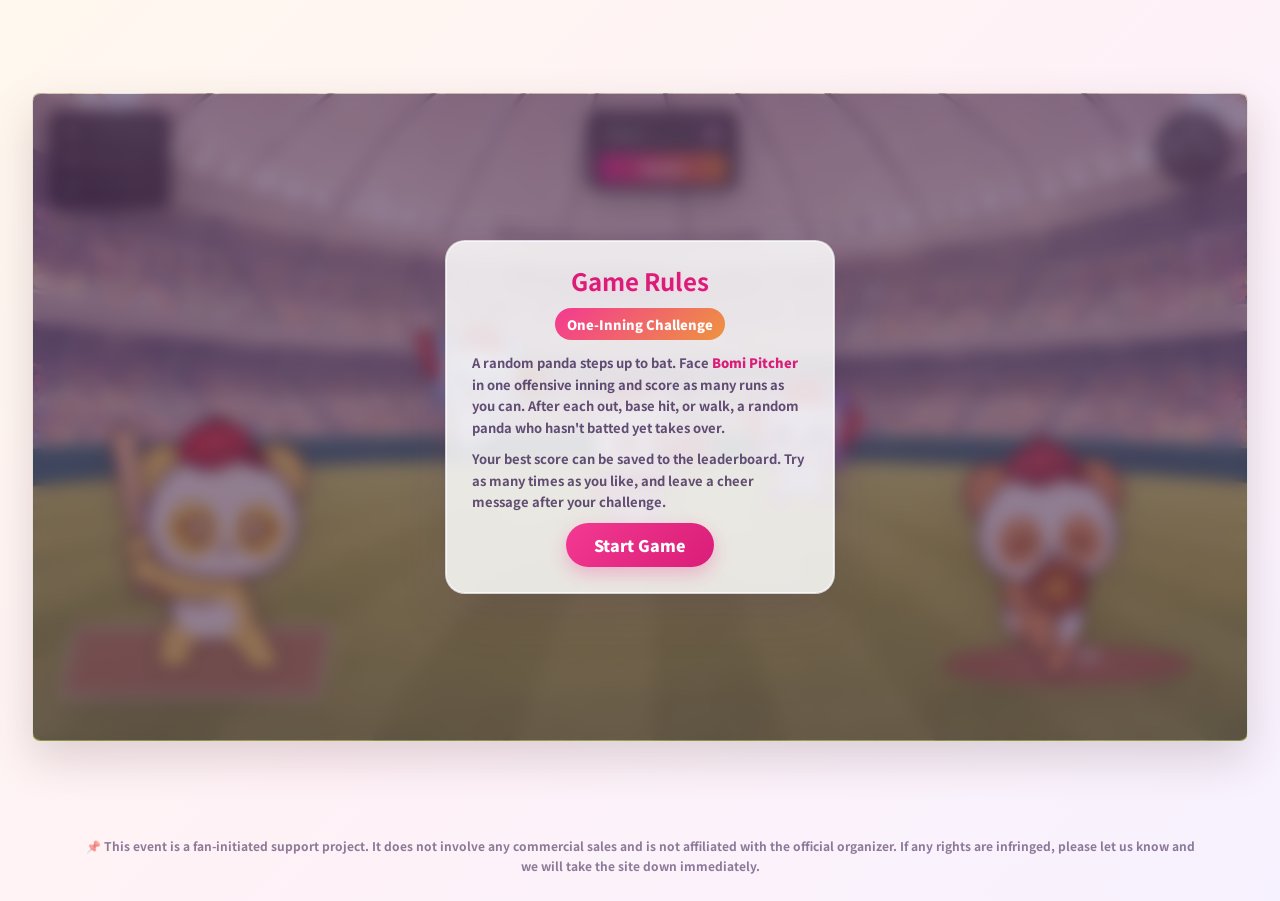
==== commit 5fdb735f: "Focus baseball page on the game" ====
--- a/baseball.html
+++ b/baseball.html
@@ -8,64 +8,10 @@
     <link rel="preconnect" href="https://fonts.googleapis.com">
     <link rel="preconnect" href="https://fonts.gstatic.com" crossorigin>
     <link href="https://fonts.googleapis.com/css2?family=Noto+Sans+TC:wght@400;700;900&family=Outfit:wght@400;700;900&display=swap" rel="stylesheet">
-    <link rel="stylesheet" href="./styles.css?v=20260727-2" />
+    <link rel="stylesheet" href="./styles.css?v=20260727-3" />
   </head>
-  <body>
+  <body class="baseball-page">
     <div class="app-container">
-
-      <!-- Left Column: Campaign Hero / Promo Details -->
-      <header class="promo-hero" aria-label="活動宣傳資訊">
-        <div class="language-control">
-          <label class="language-label" id="languageLabel" for="languageSelect">語言</label>
-          <select class="language-select" id="languageSelect" aria-labelledby="languageLabel">
-            <option value="auto">自動</option>
-            <option value="zh">繁體中文</option>
-            <option value="en">English</option>
-            <option value="ja">日本語</option>
-            <option value="ko">한국어</option>
-          </select>
-        </div>
-
-        <div class="promo-badge">⭐️ 新光亞洲音樂祭首發卡司 ⭐️</div>
-        <h1 class="promo-title">韓流傳奇女團<br><span class="highlight-pink">Apink</span> 確定登場！</h1>
-        <div class="promo-date">7/31(五) 臺北大巨蛋 · 味全龍主場</div>
-
-        <p class="promo-desc">
-          韓國人氣二代女團 <strong>Apink</strong> 將擔任味全龍年度主題日<strong>「新光亞洲音樂祭」</strong>首發卡司，於 <strong>7月31日（五）</strong>登上臺北大巨蛋，帶來精彩的賽後演出！
-        </p>
-
-        <div class="promo-songs-title">🎵 現場經典神曲應援預熱中：</div>
-        <ul class="promo-songs-list">
-          <li>《NoNoNo》🌸</li>
-          <li>《Mr. Chu》💋</li>
-          <li>《LUV》💖</li>
-          <li>《Remember》✨</li>
-          <li>《Dumhdurum》</li>
-        </ul>
-
-        <p class="promo-callout">
-          這是一場為 Apink 大巨蛋登場所設計的<strong>棒球打擊應援小遊戲</strong>！立即揮棒打擊、挑戰排行榜，為你的 Idol 送出熱烈應援吧！
-        </p>
-
-        <p class="promo-ticket">
-          尚未購票的朋友，也可以透過<a href="https://tix.wdragons.com/UTK0201_?PRODUCT_ID=P16MXT0T&amp;STARTDATE=2026/07/31" target="_blank" rel="noopener noreferrer">售票網頁</a>購票，7/31 當日進場一起觀看精彩球賽與 Apink 表演！
-        </p>
-
-        <div class="promo-actions">
-          <a class="promo-link-button promo-link-button--primary" id="promoStartGameButton" href="#game">開始遊戲</a>
-          <a class="promo-link-button" id="homePageLink" href="./index.html">應援活動首頁</a>
-          <a class="promo-link-button" id="leaderboardPageLink" href="./leaderboard.html">排行榜頁面</a>
-          <a class="promo-link-button" id="supportPageLink" href="./support.html">中韓應援牆</a>
-          <a class="promo-link-button" id="fishPageLink" href="./fish.html">🎣 釣出幸運明太魚</a>
-          <a class="promo-link-button" id="fishSwipePageLink" href="./fish-swipe.html">⚡ 明太魚快手捕獲戰</a>
-        </div>
-
-        <div class="promo-footer">
-          <span>* 點擊右側棒球場任意區域即可揮棒 *</span>
-        </div>
-      </header>
-
-      <!-- Right Column: Interactive Game Arena -->
       <main class="game" id="game" aria-label="Apink baseball game">
 
 
--- a/styles.css
+++ b/styles.css
@@ -1151,6 +1151,22 @@
   box-sizing: border-box;
 }
 
+.baseball-page .app-container {
+  max-width: 1540px;
+  min-height: calc(100svh - 3rem);
+  padding: clamp(0.75rem, 2.5vw, 2rem);
+}
+
+.baseball-page .game {
+  width: 100%;
+}
+
+.baseball-page .field {
+  width: min(1380px, 100%);
+  min-height: clamp(360px, 72svh, 760px);
+  max-height: 780px;
+}
+
 /* Page glow orbs (matches reference site) */
 .app-container::before,
 .app-container::after {
@@ -1607,6 +1623,10 @@
   .highlight-pink {
     font-size: 30px;
   }
+
+  .baseball-page .app-container {
+    padding: 0.75rem;
+  }
 }
 
 /* ========== 釣魚頁 fish.html ========== */
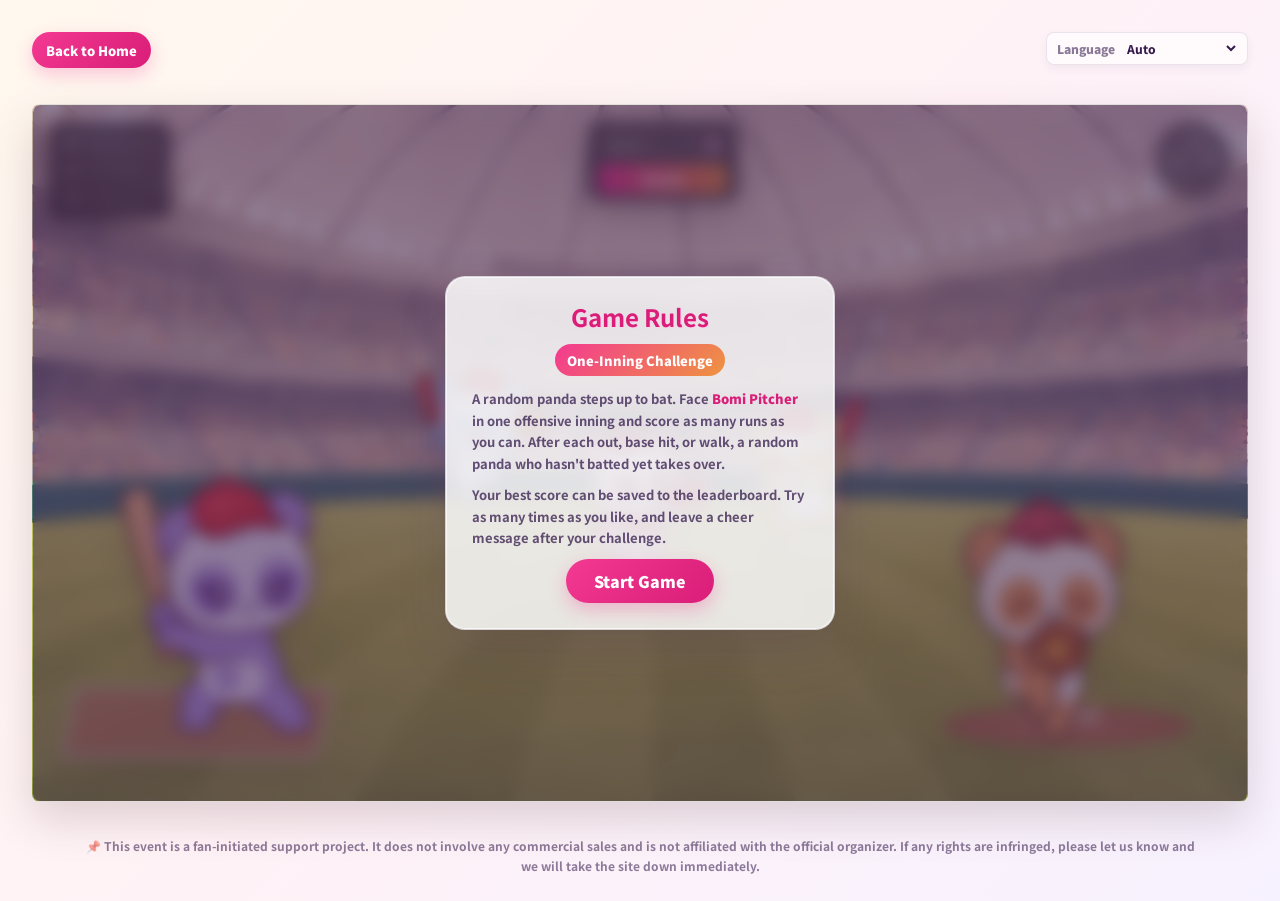
==== commit 436ca2fb: "Add home navigation to game pages" ====
--- a/baseball.html
+++ b/baseball.html
@@ -8,10 +8,24 @@
     <link rel="preconnect" href="https://fonts.googleapis.com">
     <link rel="preconnect" href="https://fonts.gstatic.com" crossorigin>
     <link href="https://fonts.googleapis.com/css2?family=Noto+Sans+TC:wght@400;700;900&family=Outfit:wght@400;700;900&display=swap" rel="stylesheet">
-    <link rel="stylesheet" href="./styles.css?v=20260727-3" />
+    <link rel="stylesheet" href="./styles.css?v=20260727-4" />
   </head>
   <body class="baseball-page">
     <div class="app-container">
+      <header class="game-page-toolbar" aria-label="棒球遊戲導覽">
+        <a class="leaderboard-back-link" id="homePageLink" href="./index.html">回到首頁</a>
+        <div class="language-control">
+          <label class="language-label" id="languageLabel" for="languageSelect">語言</label>
+          <select class="language-select" id="languageSelect" aria-labelledby="languageLabel">
+            <option value="auto">自動</option>
+            <option value="zh">繁體中文</option>
+            <option value="en">English</option>
+            <option value="ja">日本語</option>
+            <option value="ko">한국어</option>
+          </select>
+        </div>
+      </header>
+
       <main class="game" id="game" aria-label="Apink baseball game">
 
 
@@ -167,6 +181,6 @@
       📌 本活動為粉絲自發性應援，不進行任何商業販售，並與官方主辦單位無關，若有侵犯權益請告知會立即下架關閉。
     </footer>
 
-  <script src="./app.js?v=20260727-1" defer></script>
+  <script src="./app.js?v=20260727-2" defer></script>
   </body>
 </html>
--- a/styles.css
+++ b/styles.css
@@ -1152,9 +1152,25 @@
 }
 
 .baseball-page .app-container {
+  flex-direction: column;
+  align-items: stretch;
+  justify-content: flex-start;
   max-width: 1540px;
   min-height: calc(100svh - 3rem);
   padding: clamp(0.75rem, 2.5vw, 2rem);
+}
+
+.game-page-toolbar {
+  display: flex;
+  align-items: center;
+  justify-content: space-between;
+  gap: 1rem;
+  width: 100%;
+}
+
+.baseball-page .game-page-toolbar {
+  width: min(1380px, 100%);
+  margin-inline: auto;
 }
 
 .baseball-page .game {
